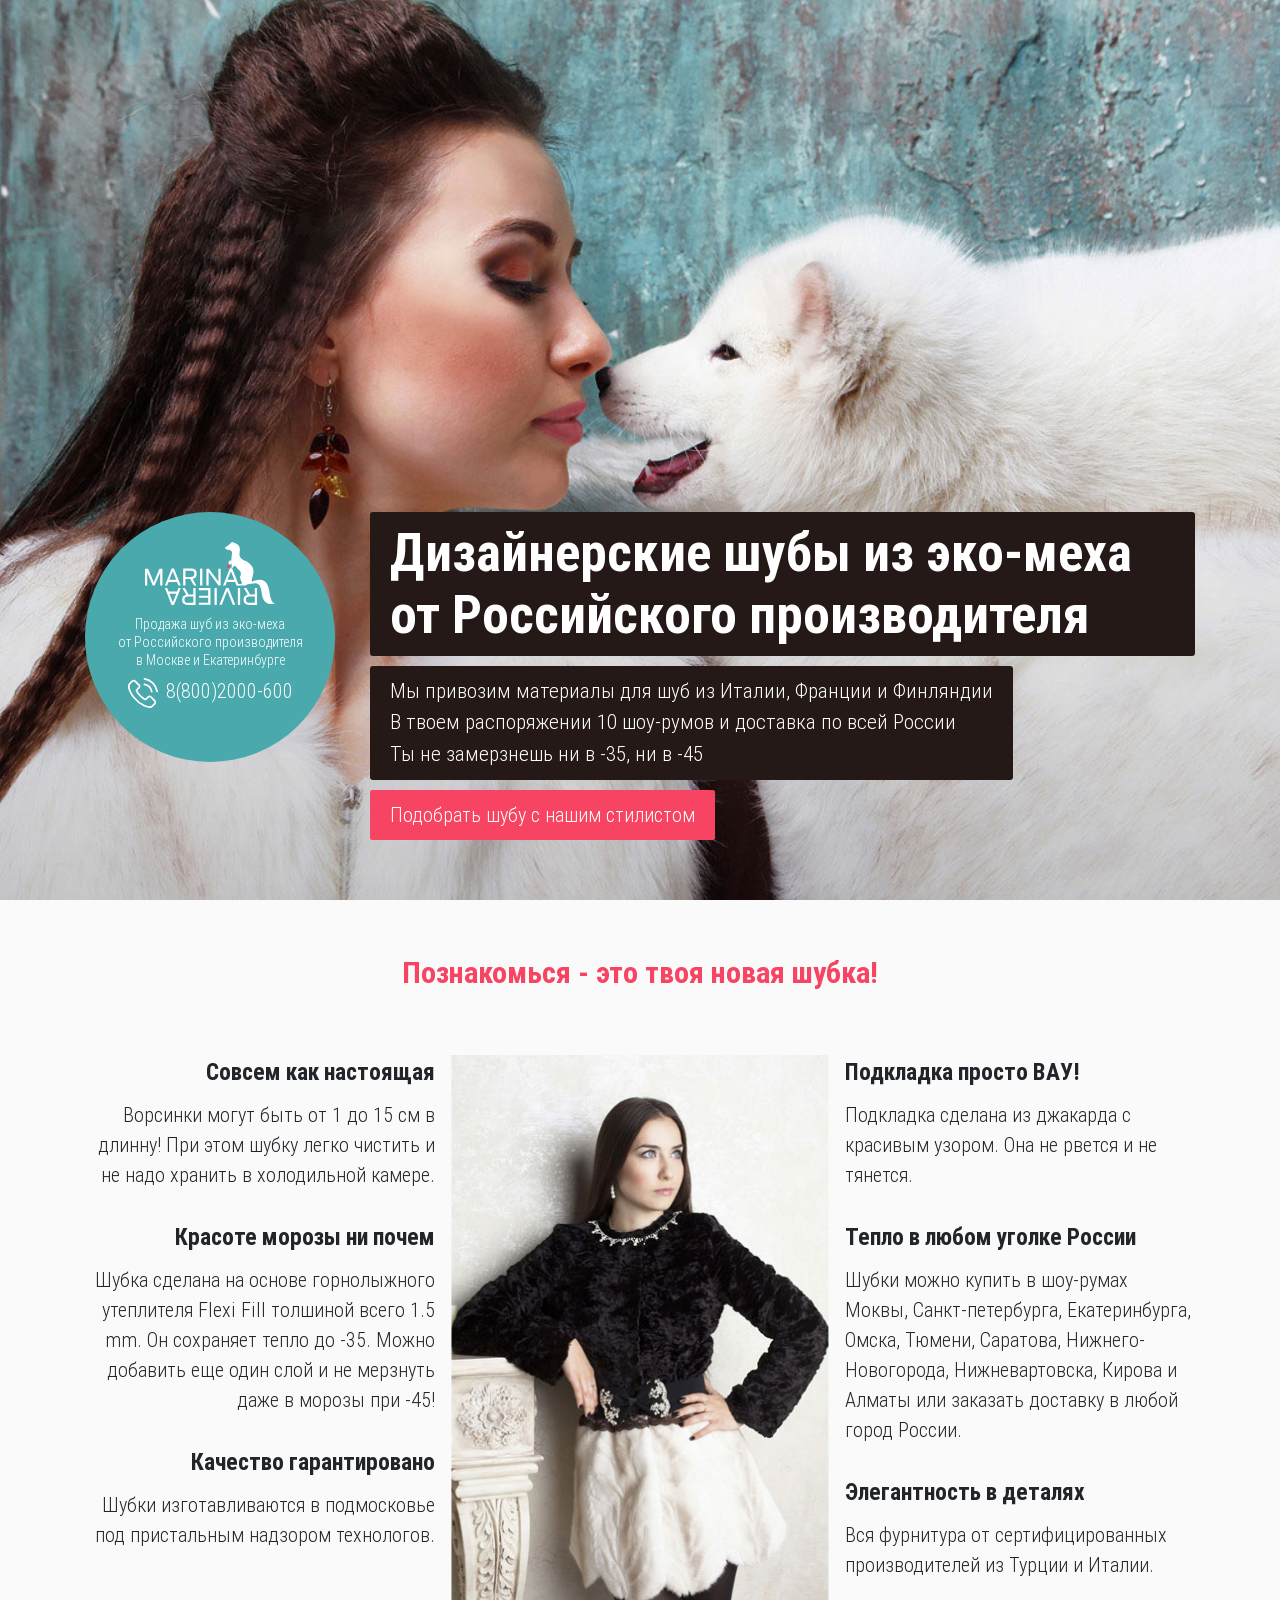
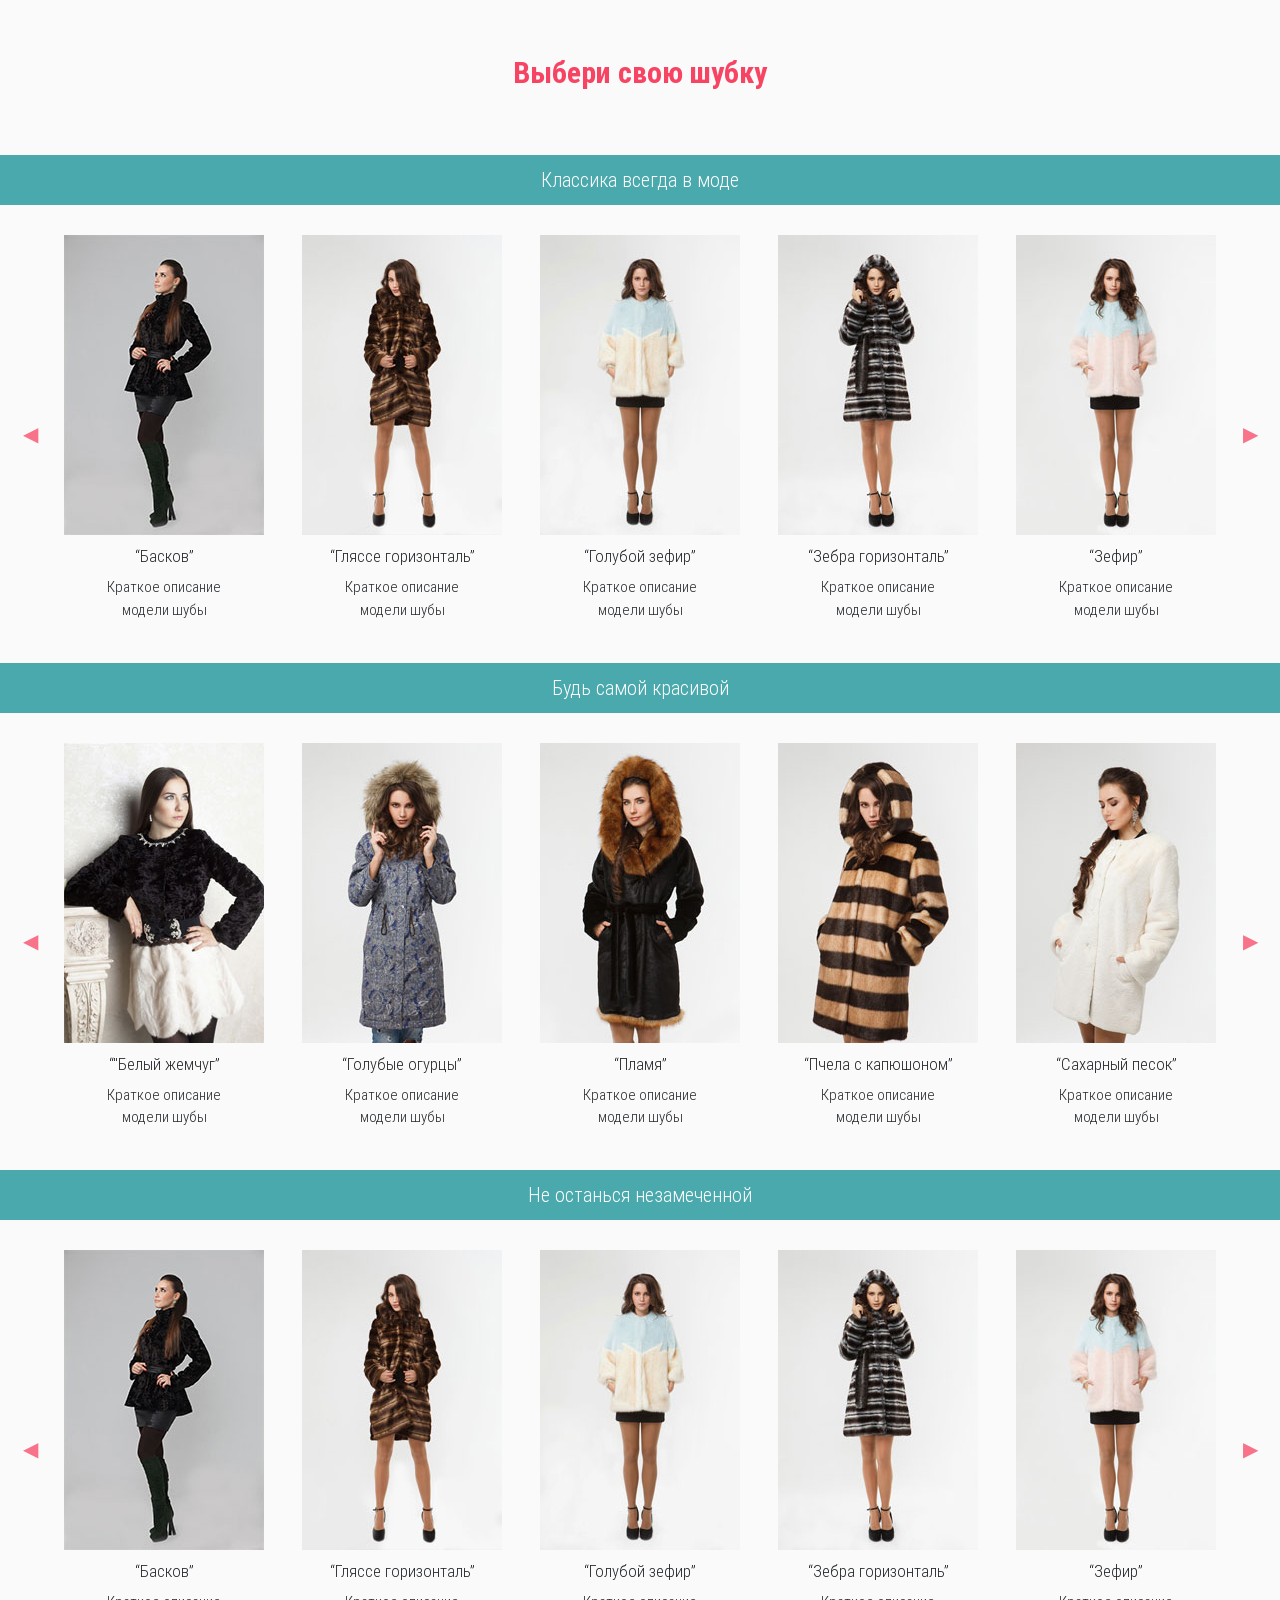
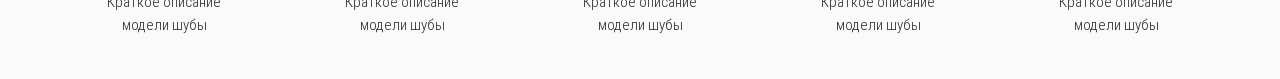
==== index.html @ 02af0d14 "to repo" ====
<!DOCTYPE html>
<html lang="en">
<head>
    <meta charset="UTF-8">
    <title>Шубы из эко-меха</title>
    <meta name="viewport" content="width=device-width, initial-scale=1, shrink-to-fit=no">
    <link rel="stylesheet" href="css/bootstrap-reboot.css">
    <link rel="stylesheet" href="css/bootstrap-grid.css">
    <link rel="stylesheet" href="css/hover.css">
    <link rel="stylesheet" href="css/animate.css">
    <link rel="stylesheet" href="css/slick.css">
    <link rel="stylesheet" href="css/slick-theme.css">
    <link rel="stylesheet" href="css/style.css">
    <link rel="shortcut icon" href="img/favicon.png" type="image/x-icon">
</head>
<body>
    <!--------------------------------------------preloader----------------------------------------------------------->
    <div id="load_screen">
        <div class="preloader-wheel"></div>
    </div>
    <!----------------------------------------------header------------------------------------------------------------>
    <header class="parallax-window" data-parallax="scroll" data-z-index="0" data-position="middle">
        <div class="container">
            <div class="row">
                <div class="col-lg-3 left-block">
                    <div class="ball wow slideInDown" data-wow-delay=".3s" id="ball">
                        <img src="img/main_logo.svg" alt="" class="main-logo">
                        <span class="description">Продажа шуб из эко-меха<br/>от Российского производителя<br/>в Москве и Екатеринбурге</span>
                        <div class="phone">
                            <a href="tel:88002000600" class="hvr-buzz-out" id="telephone">
                                <img src="img/phone.svg" alt="" class="phone-gadget ">
                                <span class="phone-number">8(800)2000-600</span>
                            </a>
                        </div>
                    </div>
                </div>
                <div class="col-lg-9 right-block">
                    <h1 class="title wow slideInDown" data-wow-delay=".2s">Дизайнерские шубы из эко-меха от Российского производителя</h1>
                    <span class="description wow slideInDown" data-wow-delay=".1s">Мы привозим материалы для шуб из Италии, Франции и Финляндии<br/>В твоем распоряжении 10 шоу-румов и доставка по всей России<br/>Ты не замерзнешь ни в -35, ни в -45</span>
                    <button class="button hvr-ripple-out wow slideInDown" data-wow-delay=".0s">Подобрать шубу с нашим стилистом</button>
                </div>
            </div>
        </div>
    </header>
    <!-----------------------------------------------main------------------------------------------------------------->
    <main >
        <div class="container">

            <section class="first">
                <div class="row heading">
                    <div class="col">
                        <h2>Познакомься - это твоя новая шубка!</h2>
                        <br>
                    </div>
                </div>
                <div class="row content">
                    <div class="col align">
                        <section class="item">
                            <h3>Совсем как настоящая</h3>
                            <p>Ворсинки могут быть от 1 до 15 см в длинну! При этом шубку легко чистить и не надо хранить в холодильной камере.</p>
                        </section>
                        <section class="item">
                            <h3>Красоте морозы ни почем</h3>
                            <p>Шубка сделана на основе горнолыжного утеплителя Flexi Fill толшиной всего 1.5 mm. Он сохраняет тепло до -35. Можно добавить еще один слой и не мерзнуть даже в морозы при -45!</p>
                        </section>
                        <section class="item">
                            <h3>Качество гарантировано</h3>
                            <p>Шубки изготавливаются в подмосковье под пристальным надзором технологов.</p>
                        </section>
                    </div>
                    <div class="col pic-wrapper">
                        <img src="img/first_pic.jpg" alt="">
                    </div>
                    <div class="col">
                        <section class="item">
                            <h3>Подкладка просто ВАУ!</h3>
                            <p>Подкладка сделана из джакарда с красивым узором. Она не рвется и не тянется.</p>
                        </section>
                        <section class="item">
                            <h3>Тепло в любом уголке России</h3>
                            <p>Шубки можно купить в шоу-румах Моквы, Санкт-петербурга, Екатеринбурга, Омска, Тюмени, Саратова, Нижнего-Новогорода, Нижневартовска, Кирова и Алматы или заказать доставку в любой город России.</p>
                        </section>
                        <section class="item">
                            <h3>Элегантность в деталях</h3>
                            <p>Вся фурнитура от сертифицированных производителей из Турции и Италии.</p>
                        </section>
                    </div>
                </div>
            </section>

        </div>

        <div class="container">
            <section class="second">
                <div class="row heading">
                    <div class="col">
                        <h2>Выбери свою шубку</h2>
                    </div>
                </div>
            </section>
        </div>

        <span class="line-heading">Классика всегда в моде</span>
        <br>
        <div class="catalog">
            <div class="responsive">
                <div class="item">
                    <img src="img/catalog/classic/01_baskov_prw.jpg" alt="" >
                    <div class="description">
                        <h5>“Басков”</h5>
                        <span>Краткое описание<br> модели шубы <br></span>
                    </div>
                </div>
                <div class="item">
                    <img src="img/catalog/classic/02_glyasse_hor.jpg" alt="" >
                    <div class="description">
                        <h5>“Гляссе горизонталь”</h5>
                        <span>Краткое описание<br> модели шубы <br></span>
                    </div>
                </div>
                <div class="item">
                    <img src="img/catalog/classic/03_goluboy_zefir.jpg" alt="" >
                     <div class="description">
                        <h5>“Голубой зефир”</h5>
                        <span>Краткое описание<br> модели шубы <br></span>
                    </div>
                </div>
                <div class="item">
                    <img src="img/catalog/classic/04_zebra_hor.jpg" alt="" >
                     <div class="description">
                        <h5>“Зебра горизонталь”</h5>
                        <span>Краткое описание<br> модели шубы <br></span>
                    </div>
                </div>
                <div class="item">
                    <img src="img/catalog/classic/05_zephyr.jpg" alt="" >
                     <div class="description">
                        <h5>“Зефир”</h5>
                        <span>Краткое описание<br> модели шубы <br></span>
                    </div>
                </div>
                <div class="item">
                    <img src="img/catalog/classic/06_limonnaya_zebra.jpg" alt="" >
                     <div class="description">
                        <h5>“Лимонная зебра”</h5>
                        <span>Краткое описание<br> модели шубы <br></span>
                    </div>
                </div>
                <div class="item">
                    <img src="img/catalog/classic/07_oreh_hor.jpg" alt="" >
                     <div class="description">
                        <h5>“Орех горизонталь”</h5>
                        <span>Краткое описание<br> модели шубы <br></span>
                    </div>
                </div>
            </div>
        </div>
        <br>

        <span class="line-heading">Будь самой красивой</span>
        <br>
        <div class="catalog">
            <div class="responsive">
                <div class="item">
                    <img src="img/catalog/beauty/01_bely_zhemchug.jpg" alt="" >
                    <div class="description">
                        <h5>“"Белый жемчуг”</h5>
                        <span>Краткое описание<br> модели шубы <br></span>
                    </div>
                </div>
                <div class="item">
                    <img src="img/catalog/beauty/02_golubiey_ogurtsi.jpg" alt="" >
                    <div class="description">
                        <h5>“Голубые огурцы”</h5>
                        <span>Краткое описание<br> модели шубы <br></span>
                    </div>
                </div>
                <div class="item">
                    <img src="img/catalog/beauty/03_plamya.jpg" alt="" >
                    <div class="description">
                        <h5>“Пламя”</h5>
                        <span>Краткое описание<br> модели шубы <br></span>
                    </div>
                </div>
                <div class="item">
                    <img src="img/catalog/beauty/05_pchela.jpg" alt="" >
                    <div class="description">
                        <h5>“Пчела с капюшоном”</h5>
                        <span>Краткое описание<br> модели шубы <br></span>
                    </div>
                </div>
                <div class="item">
                    <img src="img/catalog/beauty/06_saharny_pesok.jpg" alt="" >
                    <div class="description">
                        <h5>“Сахарный песок”</h5>
                        <span>Краткое описание<br> модели шубы <br></span>
                    </div>
                </div>
                <div class="item">
                    <img src="img/catalog/beauty/07_seraya_lisa.jpg" alt="" >
                    <div class="description">
                        <h5>“Серая лиса”</h5>
                        <span>Краткое описание<br> модели шубы <br></span>
                    </div>
                </div>
                <div class="item">
                    <img src="img/catalog/beauty/08_snezhnaya_yubka.jpg" alt="" >
                    <div class="description">
                        <h5>“Снежная юбка”</h5>
                        <span>Краткое описание<br> модели шубы <br></span>
                    </div>
                </div>
            </div>
        </div>
        <br>

        <span class="line-heading">Не останься незамеченной</span>
        <br>
        <div class="catalog">
            <div class="responsive">
                <div class="item">
                    <img src="img/catalog/classic/01_baskov_prw.jpg" alt="" >
                    <div class="description">
                        <h5>“Басков”</h5>
                        <span>Краткое описание<br> модели шубы <br></span>
                    </div>
                </div>
                <div class="item">
                    <img src="img/catalog/classic/02_glyasse_hor.jpg" alt="" >
                    <div class="description">
                        <h5>“Гляссе горизонталь”</h5>
                        <span>Краткое описание<br> модели шубы <br></span>
                    </div>
                </div>
                <div class="item">
                    <img src="img/catalog/classic/03_goluboy_zefir.jpg" alt="" >
                    <div class="description">
                        <h5>“Голубой зефир”</h5>
                        <span>Краткое описание<br> модели шубы <br></span>
                    </div>
                </div>
                <div class="item">
                    <img src="img/catalog/classic/04_zebra_hor.jpg" alt="" >
                    <div class="description">
                        <h5>“Зебра горизонталь”</h5>
                        <span>Краткое описание<br> модели шубы <br></span>
                    </div>
                </div>
                <div class="item">
                    <img src="img/catalog/classic/05_zephyr.jpg" alt="" >
                    <div class="description">
                        <h5>“Зефир”</h5>
                        <span>Краткое описание<br> модели шубы <br></span>
                    </div>
                </div>
                <div class="item">
                    <img src="img/catalog/classic/06_limonnaya_zebra.jpg" alt="" >
                    <div class="description">
                        <h5>“Лимонная зебра”</h5>
                        <span>Краткое описание<br> модели шубы <br></span>
                    </div>
                </div>
                <div class="item">
                    <img src="img/catalog/classic/07_oreh_hor.jpg" alt="" >
                    <div class="description">
                        <h5>“Орех горизонталь”</h5>
                        <span>Краткое описание<br> модели шубы <br></span>
                    </div>
                </div>
            </div>
        </div>
        <br>

    </main>
    <!-----------------------------------------------footer----------------------------------------------------------->
    <footer>
        <div class="container">
            <div class="row">
                <div class="col">
                    <!-- Content here -->
                </div>
            </div>
        </div>
    </footer>
    <!-----------------------------------------------scripts---------------------------------------------------------->
    <script src="js/jquery-3.2.1.min.js"></script>
    <script src="js/parallax.min.js"></script>
    <script src="js/wow.min.js"></script>
    <script src="js/slick.min.js"></script>
    <script src="js/script.js"></script>
</body>
</html>
---- css/style.css ----
@font-face {
    font-family: "Roboto Condensed";
    src: url(../fonts/roboto-condensed.regular.woff);
}
@font-face {
    font-family: "Roboto Condensed Bold";
    src: url(../fonts/roboto-condensed.bold.woff);
}
@font-face {
    font-family: "Roboto Condensed Light";
    src: url(../fonts/roboto-condensed.light.woff);
}
* {
    margin: 0;
    padding: 0;
    box-sizing: border-box;
    -webkit-font-smoothing: antialiased;
    -webkit-text-size-adjust: 100%;
    font-family: 'Roboto Condensed Light', sans-serif;
    font-weight: normal;
    -webkit-tap-highlight-color: rgba(0, 0, 0, 0);
}
h1, h2, h3 strong, b {
    font-family: 'Roboto Condensed', sans-serif;
    font-weight: normal;
}
html, body {
    font-size: 20px;
    background-color: #FAFAFA;
}
.clearfix:after {
    content: "";
    display: table;
    clear: both;
}
.pull-left {
    float: left;
}
.pull-right {
    float: right;
}
.pic-wrapper {
    overflow: hidden;
    position: relative;
    /*border-radius: 3px;*/
}
.pic-wrapper img {
    position: absolute;
    height: 101%;
    top: 50%;
    left: 50%;
    -webkit-transform: translateY(-50%) translateX(-50%);
    -moz-transform: translateY(-50%) translateX(-50%);
    -ms-transform: translateY(-50%) translateX(-50%);
    transform: translateY(-50%) translateX(-50%);
}
.button:focus {
    outline:none;
}
/*---------------------------------------------------header-----------------------------------------------------------*/
header {
    height: 100vh;
    width: 100%;
    position: relative;
}
header .row {
    width: 100%;
}
header, header a {
    color: #fff;
}
header a {
    vertical-align: middle;
    display: inline-block;
}
header a:hover {
    color: inherit;
    text-decoration: none;
}
header::after {
    content: "";
    position: absolute;
    bottom: 0;
    left: 0;
    display: block;
    width: 100%;
    height: 60vh;
    background: linear-gradient(to bottom, rgba(0,1,1,0), rgba(0,1,1,0.2));
    z-index: 0;
}
header span {
    display: inline-block;
}
header .container {
    height: 100vh;
    position: relative;
}
header .row {
    position: absolute;
    bottom: 60px;
    z-index: 1;
}
header .right-block .title {
    font-size: 53px;
    font-family: "Roboto Condensed Bold", sans-serif;
    line-height: normal;
    margin-bottom: 10px;
    /*text-shadow: 0 0 70px #222222;*/
    background: #241916;
    padding: 10px 20px;
    border-radius: 3px;
}
header .right-block .description {
    margin-bottom: 10px;
    font-size: 21px;
    background: #241916;
    padding: 10px 20px;
    border-radius: 3px;
}
header .right-block button {
    padding: 10px 20px;
    background-color: #f74463;
    color: #fff;
    border: none;
    cursor: pointer;
    border-radius: 3px;
}
header .left-block .ball {
    text-align: center;
    width: 250px;
    height: 250px;
    border-radius: 160px;
    background-color: #4aa9ad;
    padding: 30px;
}
header .left-block img.main-logo {
    width: 130px;
    height: auto;
}
header .left-block .description {
    font-size: 14px;
    line-height: 18px;
    margin: 10px 0 6px;
}
header .left-block img.phone-gadget {
    width: 30px;
    height: auto;
    margin-right: 3px;
}
.phone-buzz {
    -webkit-animation-name: hvr-buzz;
    animation-name: hvr-buzz;
    -webkit-animation-duration: 0.15s;
    animation-duration: 0.15s;
    -webkit-animation-timing-function: linear;
    animation-timing-function: linear;
    -webkit-animation-iteration-count: infinite;
    animation-iteration-count: infinite;
}
/*---------------------------------------------------main-------------------------------------------------------------*/
main .heading h2{
    color: #f74463;
    text-align: center;
    font-family: "Roboto Condensed Bold", sans-serif;
    padding: 20px;
}
h3 {
    font-family: "Roboto Condensed Bold", sans-serif;
}
h5 {
    margin-bottom: 0.3rem;
}
section {
    margin: 30px 0;
}
section.item {
    margin-top: 0;
    margin-bottom: 30px;
}
section.item:last-child {
    margin-bottom: 0;
}
main .line-heading {
    color: #fff;
    padding: 10px 0;
    background-color: #4aa9ad;
    display: block;
    text-align: center;
}
.align {
    text-align: right;
}
.catalog {
    width: calc(100% - 90px);
    margin: auto;
}
.catalog *:focus {
    outline: none;
}
.slick-next:before {
    content: '▶';
    color: #f74463;
}
.slick-prev:before {
    content: '◀';
    color: #f74463;
}
.catalog .item img{
    margin: auto;
}
.catalog .item .description {
    text-align: center;
    margin: 10px 20px;
}
.catalog .item .description span {
    font-size: 15px;
    display: inline-block;
    line-height: inherit;
}
/*---------------------------------------------------footer-----------------------------------------------------------*/
/*-----------------------------------------------------hvr-------------------------------------------------------------*/
.hvr-ripple-out:before {
    border: #f74463 solid 6px;
    border-radius: 3px;
}
/*-------------------------------------------------preloader----------------------------------------------------------*/
div#load_screen{
    background: #fff;
    opacity: 1;
    position: fixed;
    overflow: hidden;
    z-index:10;
    width: 100%;
    height: 100%;
    transition-property: opacity;
    transition-duration: .7s;
}
div#load_screen .preloader-wheel {
    position: absolute;
    width: 49px;
    height: 49px;
    margin: auto;
    top: 0; left: 0; right: 0; bottom: 0;
    border: 1px solid #212529;
    border-radius: 50%;
    border-left-color: transparent;
    border-right-color: transparent;
    animation: cssload-spin 575ms infinite linear;
    -o-animation: cssload-spin 575ms infinite linear;
    -ms-animation: cssload-spin 575ms infinite linear;
    -webkit-animation: cssload-spin 575ms infinite linear;
    -moz-animation: cssload-spin 575ms infinite linear;
}
@keyframes cssload-spin {
    100%{ transform: rotate(360deg); transform: rotate(360deg); }
}

@-o-keyframes cssload-spin {
    100%{ -o-transform: rotate(360deg); transform: rotate(360deg); }
}

@-ms-keyframes cssload-spin {
    100%{ -ms-transform: rotate(360deg); transform: rotate(360deg); }
}

@-webkit-keyframes cssload-spin {
    100%{ -webkit-transform: rotate(360deg); transform: rotate(360deg); }
}

@-moz-keyframes cssload-spin {
    100%{ -moz-transform: rotate(360deg); transform: rotate(360deg); }
}
/*---------------------------------------------------media-queries----------------------------------------------------*/

@media (max-width: 575px) {

}

@media (min-width: 576px) and (max-width: 767px) {

}

@media (min-width: 768px) and (max-width: 991px) {

}

@media (min-width: 992px) and (max-width: 1199px) {

}

@media (min-width: 1200px) {

}
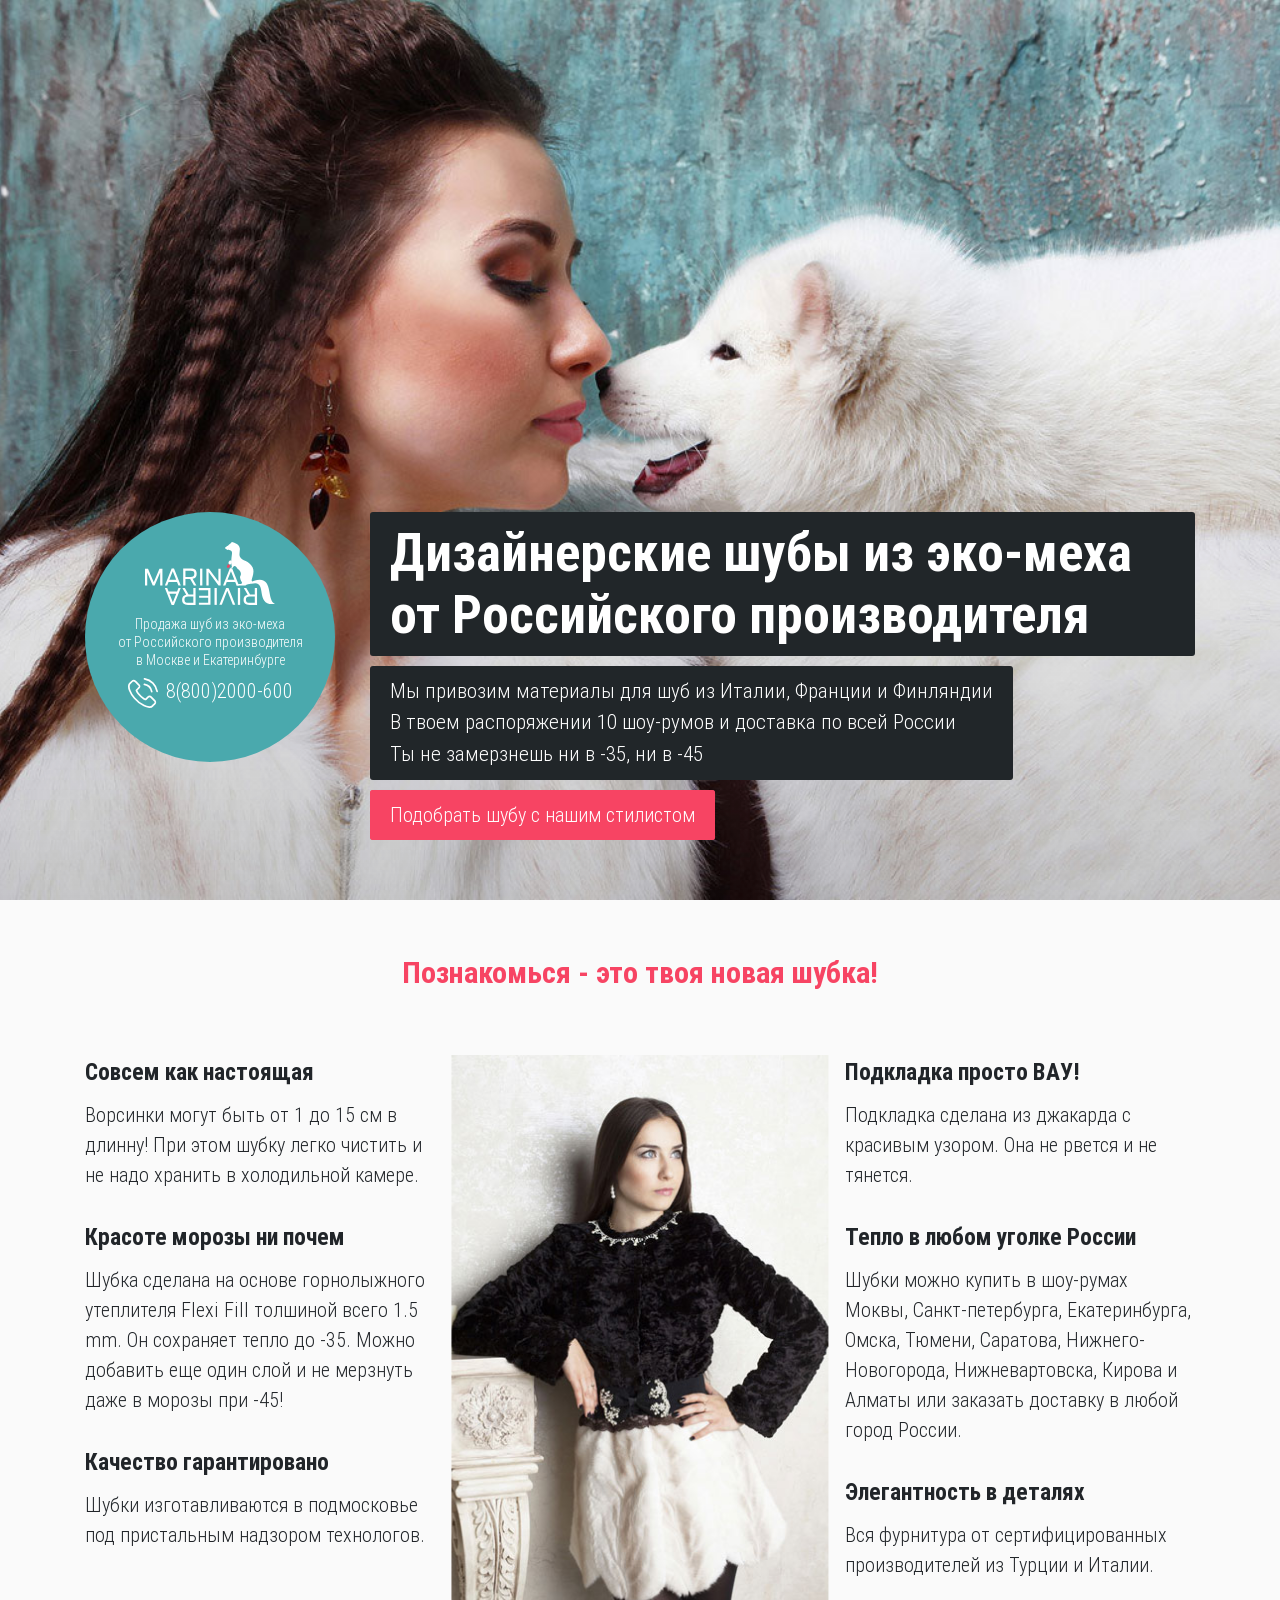
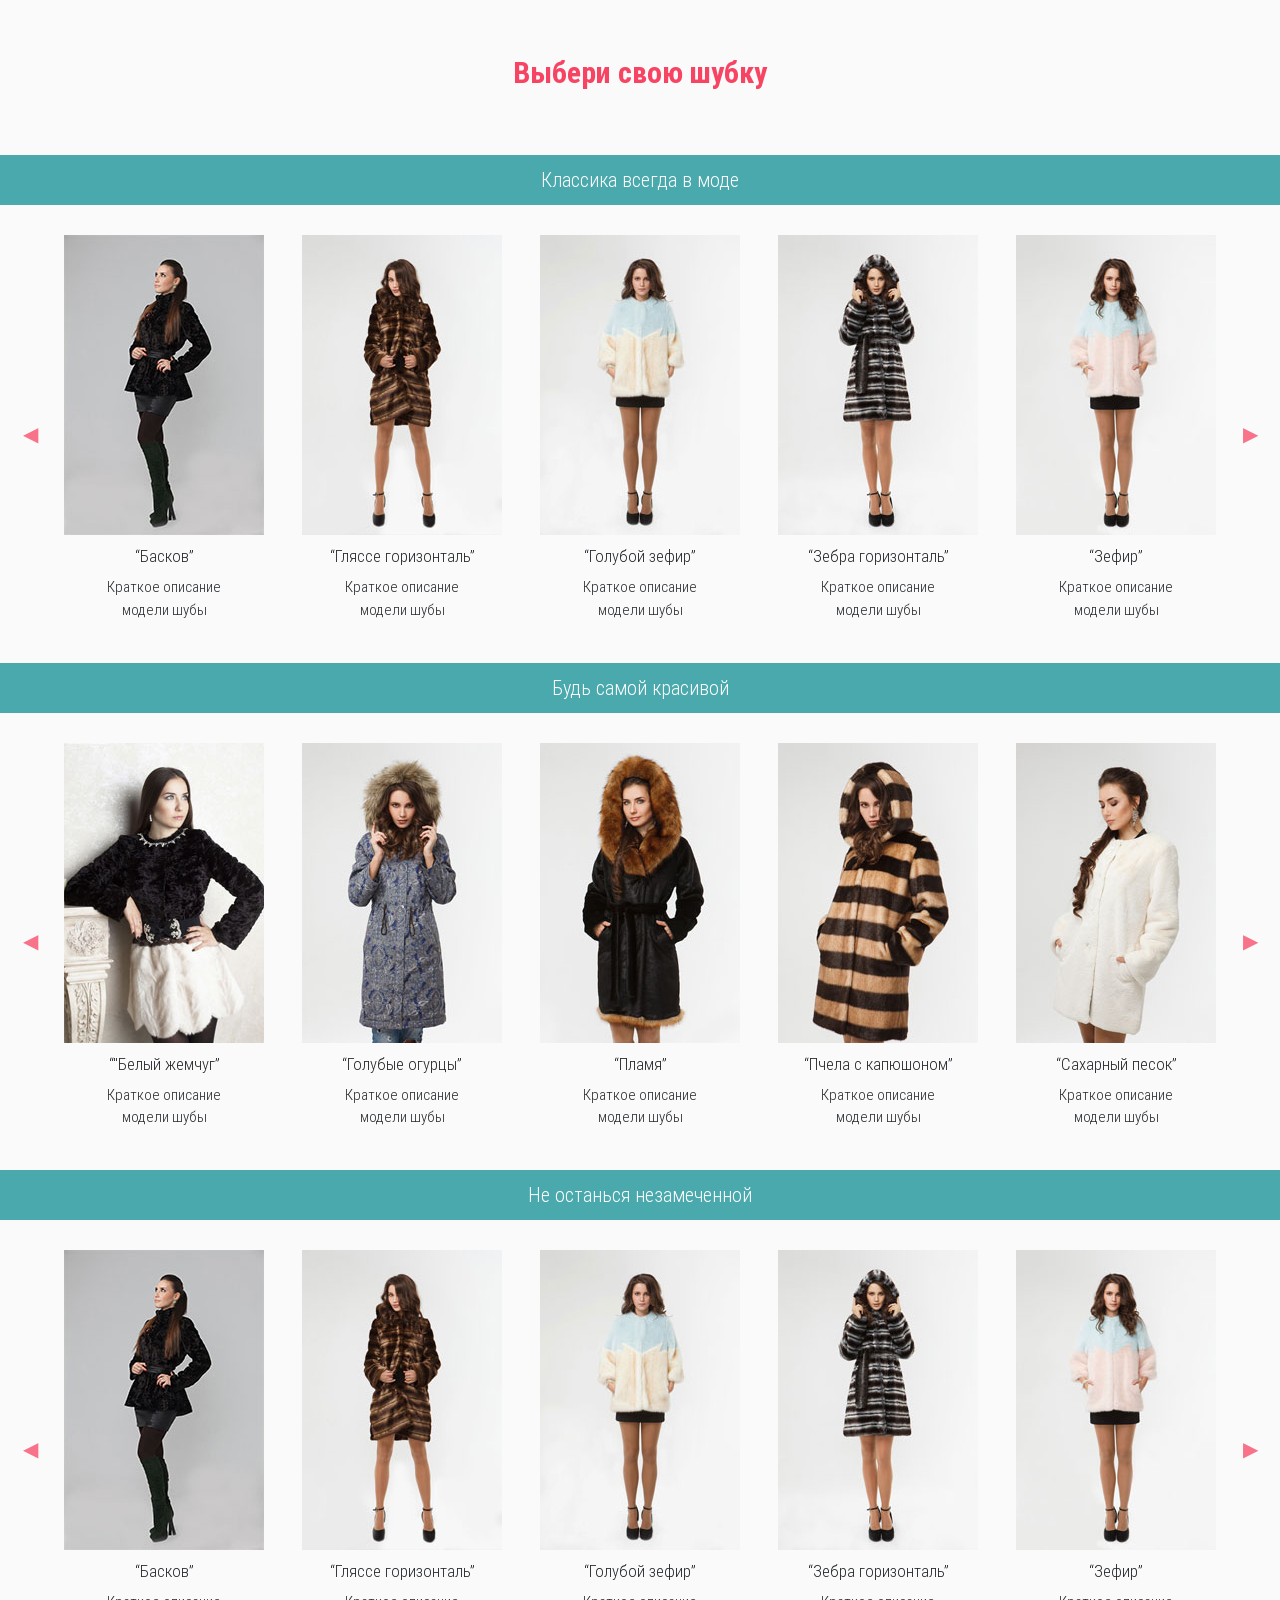
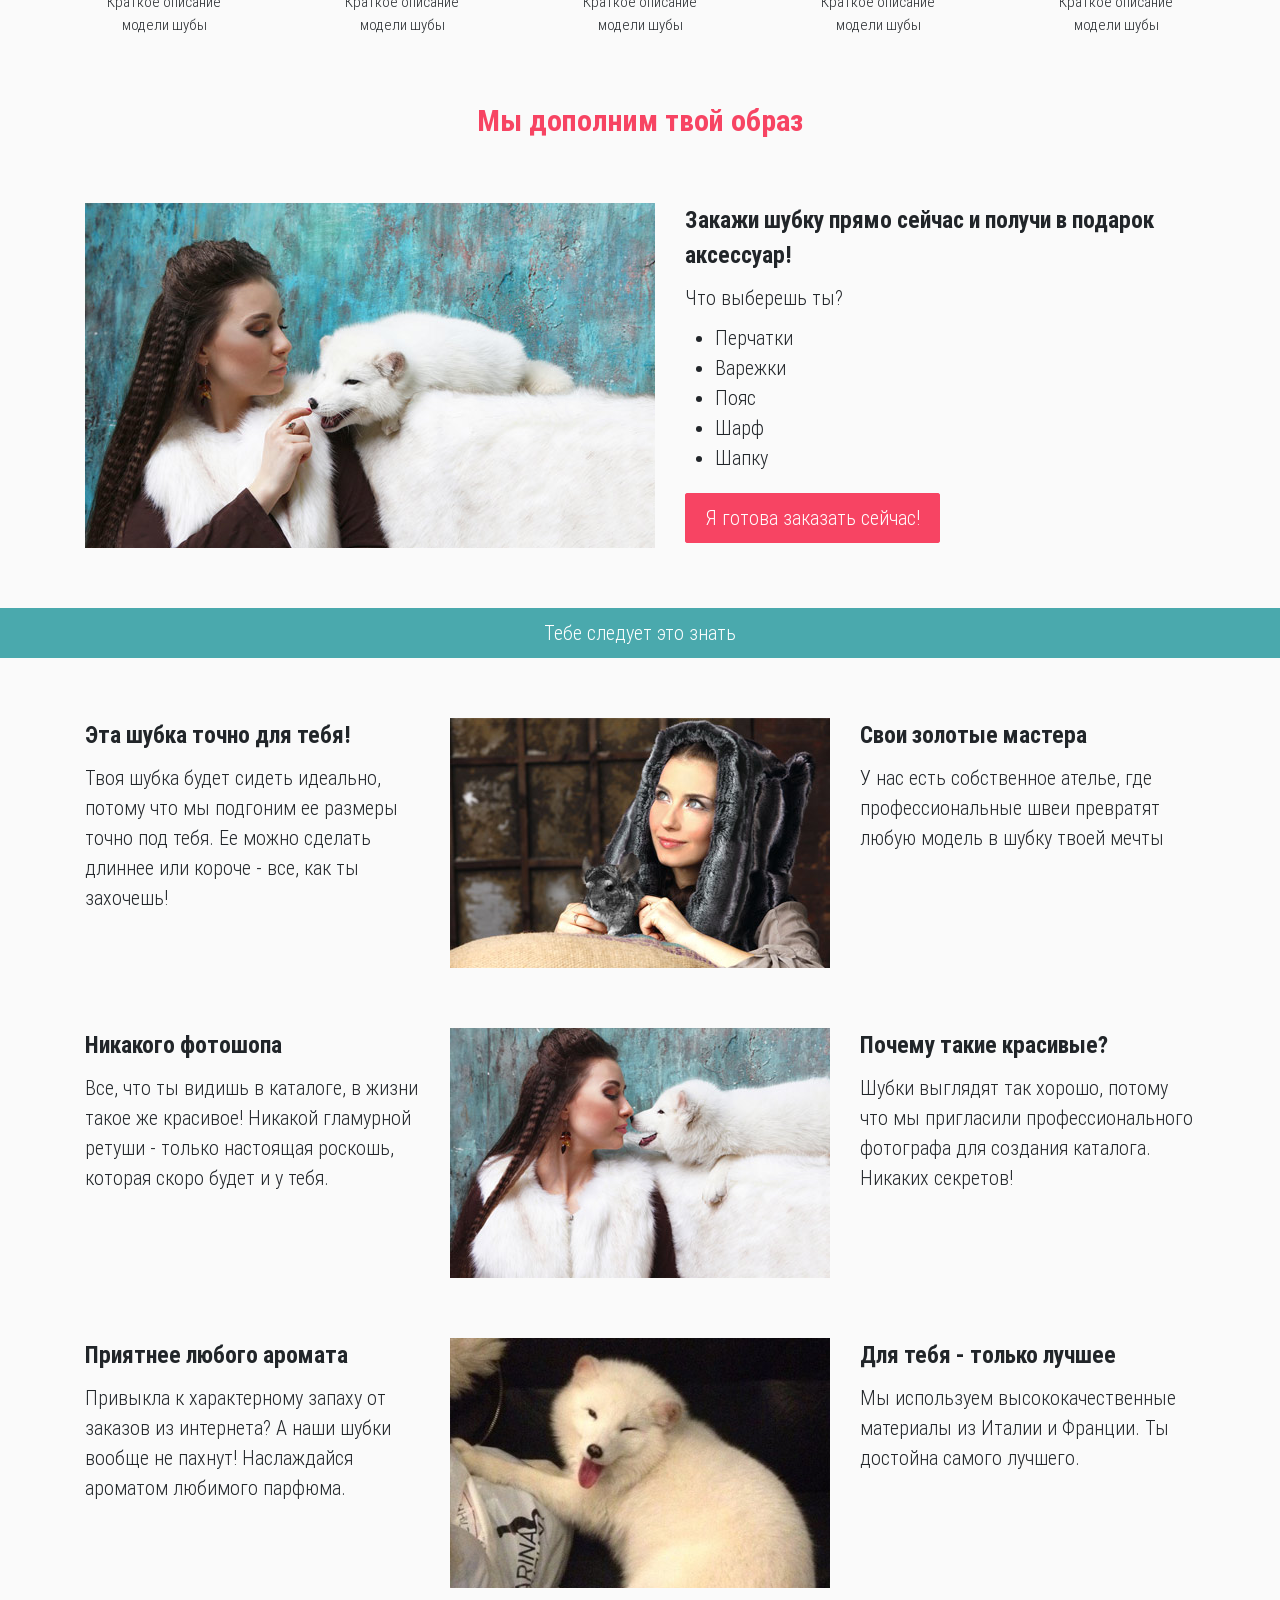
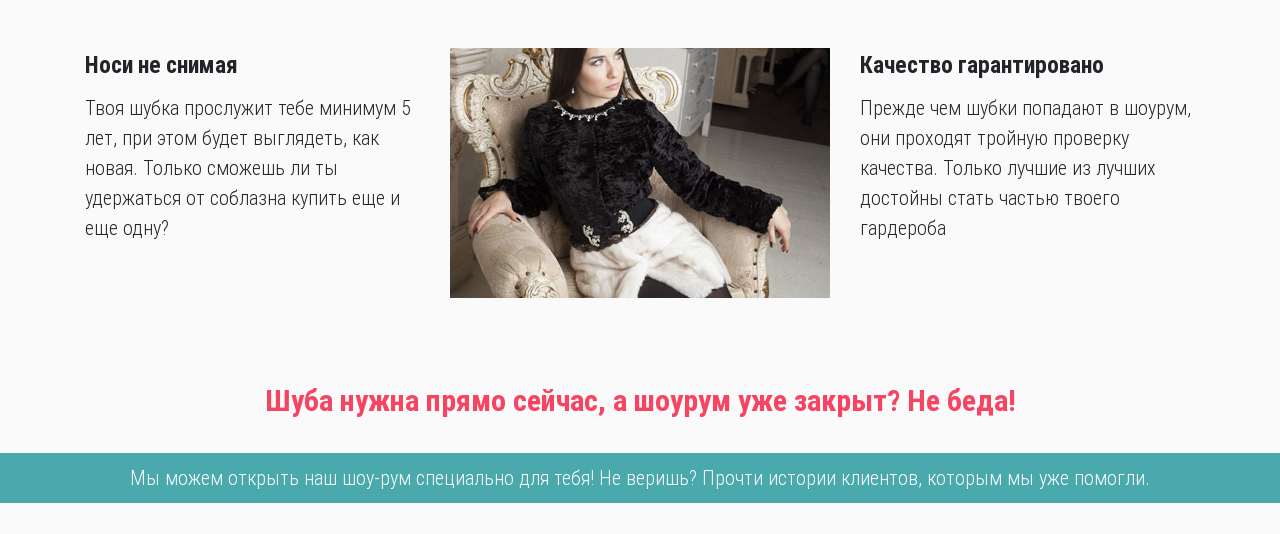
==== commit 7ccfcccd: "fancybox + small verstka" ====
--- a/index.html
+++ b/index.html
@@ -10,6 +10,7 @@
     <link rel="stylesheet" href="css/animate.css">
     <link rel="stylesheet" href="css/slick.css">
     <link rel="stylesheet" href="css/slick-theme.css">
+    <link rel="stylesheet" href="css/jquery.fancybox.min.css">
     <link rel="stylesheet" href="css/style.css">
     <link rel="shortcut icon" href="img/favicon.png" type="image/x-icon">
 </head>
@@ -37,7 +38,7 @@
                 <div class="col-lg-9 right-block">
                     <h1 class="title wow slideInDown" data-wow-delay=".2s">Дизайнерские шубы из эко-меха от Российского производителя</h1>
                     <span class="description wow slideInDown" data-wow-delay=".1s">Мы привозим материалы для шуб из Италии, Франции и Финляндии<br/>В твоем распоряжении 10 шоу-румов и доставка по всей России<br/>Ты не замерзнешь ни в -35, ни в -45</span>
-                    <button class="button hvr-ripple-out wow slideInDown" data-wow-delay=".0s">Подобрать шубу с нашим стилистом</button>
+                    <a class="button hvr-ripple-out wow slideInDown" data-wow-delay=".0s">Подобрать шубу с нашим стилистом</a>
                 </div>
             </div>
         </div>
@@ -104,20 +105,30 @@
         <br>
         <div class="catalog">
             <div class="responsive">
-                <div class="item">
-                    <img src="img/catalog/classic/01_baskov_prw.jpg" alt="" >
+
+                <div class="item">
+                    <a href="img/catalog/classic/01_baskov2.jpg" data-fancybox="baskov" data-type="image" data-caption="<h2>“Басков”</h2>Краткое описание модели шубы<br>Размер: 43<br>Цвет: Черный<br>Цена: 15000р</p><a class='button hvr-ripple-out'>Добавить в корзину</button>">
+                        <img src="img/catalog/classic/01_baskov_prw.jpg" alt="" />
+                    </a>
+                    <a href="img/catalog/classic/01_baskov1.jpg" data-fancybox="baskov" data-type="image" data-caption="<h2>“Басков”</h2>Краткое описание модели шубы<br>Размер: 43<br>Цвет: Черный<br>Цена: 15000р</p><a class='button hvr-ripple-out'>Добавить в корзину</button>"></a>
                     <div class="description">
                         <h5>“Басков”</h5>
                         <span>Краткое описание<br> модели шубы <br></span>
                     </div>
                 </div>
-                <div class="item">
-                    <img src="img/catalog/classic/02_glyasse_hor.jpg" alt="" >
+
+                <div class="item">
+                    <a href="img/catalog/classic/02_glyasse_hor2.jpg" data-fancybox="glyasse-hor" data-type="image" data-caption="<h2>“Гляссе горизонталь”</h2>Краткое описание модели шубы<br>Размер: 43<br>Цвет: Черный<br>Цена: 15000р</p><a class='button hvr-ripple-out'>Добавить в корзину</button>">
+                        <img src="img/catalog/classic/02_glyasse_hor.jpg" alt="" />
+                    </a>
+                    <a href="img/catalog/classic/02_glyasse_hor3.jpg" data-fancybox="glyasse-hor" data-type="image" data-caption="<h2>“Гляссе горизонталь”</h2>Краткое описание модели шубы<br>Размер: 43<br>Цвет: Черный<br>Цена: 15000р</p><a class='button hvr-ripple-out'>Добавить в корзину</button>"></a>
+                    <a href="img/catalog/classic/02_glyasse_hor1.jpg" data-fancybox="glyasse-hor" data-type="image" data-caption="<h2>“Гляссе горизонталь”</h2>Краткое описание модели шубы<br>Размер: 43<br>Цвет: Черный<br>Цена: 15000р</p><a class='button hvr-ripple-out'>Добавить в корзину</button>"></a>
                     <div class="description">
                         <h5>“Гляссе горизонталь”</h5>
                         <span>Краткое описание<br> модели шубы <br></span>
                     </div>
                 </div>
+
                 <div class="item">
                     <img src="img/catalog/classic/03_goluboy_zefir.jpg" alt="" >
                      <div class="description">
@@ -125,6 +136,7 @@
                         <span>Краткое описание<br> модели шубы <br></span>
                     </div>
                 </div>
+
                 <div class="item">
                     <img src="img/catalog/classic/04_zebra_hor.jpg" alt="" >
                      <div class="description">
@@ -132,6 +144,7 @@
                         <span>Краткое описание<br> модели шубы <br></span>
                     </div>
                 </div>
+
                 <div class="item">
                     <img src="img/catalog/classic/05_zephyr.jpg" alt="" >
                      <div class="description">
@@ -139,6 +152,7 @@
                         <span>Краткое описание<br> модели шубы <br></span>
                     </div>
                 </div>
+
                 <div class="item">
                     <img src="img/catalog/classic/06_limonnaya_zebra.jpg" alt="" >
                      <div class="description">
@@ -146,6 +160,7 @@
                         <span>Краткое описание<br> модели шубы <br></span>
                     </div>
                 </div>
+
                 <div class="item">
                     <img src="img/catalog/classic/07_oreh_hor.jpg" alt="" >
                      <div class="description">
@@ -153,6 +168,7 @@
                         <span>Краткое описание<br> модели шубы <br></span>
                     </div>
                 </div>
+
             </div>
         </div>
         <br>
@@ -269,6 +285,148 @@
                 </div>
             </div>
         </div>
+        <br>
+
+
+        <div class="container">
+            <div class="row heading">
+                <div class="col">
+                    <h2>Мы дополним твой образ</h2>
+                    <br>
+                </div>
+            </div>
+        </div>
+
+        <div class="black-stripe">
+            <div class="container mlo">
+                <div class="row content">
+                    <div class="col">
+                        <section class="item">
+                            <img src="img/second_pic.jpg" alt="">
+                        </section>
+                    </div>
+                    <div class="col">
+                        <section class="item">
+                            <h3>Закажи шубку прямо сейчас и получи в подарок аксессуар!</h3>
+                            <h4>Что выберешь ты?</h4>
+                            <ul class="list">
+                                <li>Перчатки</li>
+                                <li>Варежки</li>
+                                <li>Пояс</li>
+                                <li>Шарф</li>
+                                <li>Шапку</li>
+                            </ul>
+                            <a class="button hvr-ripple-out" data-wow-delay=".0s">Я готова заказать сейчас!</a>
+                        </section>
+                    </div>
+                </div>
+            </div>
+        </div>
+
+        <span class="line-heading">Тебе следует это знать</span>
+        <br>
+
+        <div class="container">
+            <section class="first">
+                <div class="row content mlo">
+                    <div class="col">
+                        <section class="item align">
+                            <h3>Эта шубка точно для тебя!</h3>
+                            <p>Твоя шубка будет сидеть идеально, потому что мы подгоним ее размеры точно под тебя. Ее можно сделать длиннее или короче - все, как ты захочешь!</p>
+                        </section>
+                    </div>
+                    <div class="col">
+                        <section class="item">
+                            <img src="img/third_pic.jpg" alt="">
+                        </section>
+                    </div>
+                    <div class="col">
+                        <section class="item">
+                            <section class="item">
+                                <h3>Свои золотые мастера</h3>
+                                <p>У нас есть собственное ателье, где профессиональные швеи превратят любую модель в шубку твоей мечты</p>
+                            </section>
+                        </section>
+                    </div>
+                </div>
+
+                <div class="row content mlo">
+                    <div class="col">
+                        <section class="item align">
+                            <h3>Никакого фотошопа</h3>
+                            <p>Все, что ты видишь в каталоге, в жизни такое же красивое! Никакой гламурной ретуши - только настоящая роскошь, которая скоро будет и у тебя.</p>
+                        </section>
+                    </div>
+                    <div class="col">
+                        <section class="item">
+                            <img src="img/fifth_pic.jpg" alt="">
+                        </section>
+                    </div>
+                    <div class="col">
+                        <section class="item">
+                            <section class="item">
+                                <h3>Почему такие красивые?</h3>
+                                <p>Шубки выглядят так хорошо, потому что мы пригласили профессионального фотографа для создания каталога. Никаких секретов!</p>
+                            </section>
+                        </section>
+                    </div>
+                </div>
+
+                <div class="row content mlo">
+                    <div class="col">
+                        <section class="item align">
+                            <h3>Приятнее любого аромата</h3>
+                            <p>Привыкла к характерному запаху от заказов из интернета? А наши шубки вообще не пахнут! Наслаждайся ароматом любимого парфюма.</p>
+                        </section>
+                    </div>
+                    <div class="col">
+                        <section class="item">
+                            <img src="img/fourth_pic.jpg" alt="">
+                        </section>
+                    </div>
+                    <div class="col">
+                        <section class="item">
+                            <section class="item">
+                                <h3>Для тебя - только лучшее</h3>
+                                <p>Мы используем высококачественные материалы из Италии и Франции. Ты достойна самого лучшего.</p>
+                            </section>
+                        </section>
+                    </div>
+                </div>
+
+                <div class="row content mlo">
+                    <div class="col">
+                        <section class="item align">
+                            <h3>Носи не снимая</h3>
+                            <p>Твоя шубка прослужит тебе минимум 5 лет, при этом будет выглядеть, как новая. Только сможешь ли ты удержаться от соблазна купить еще и еще одну?</p>
+                        </section>
+                    </div>
+                    <div class="col">
+                        <section class="item">
+                            <img src="img/sixth_pic.jpg" alt="">
+                        </section>
+                    </div>
+                    <div class="col">
+                        <section class="item">
+                            <section class="item">
+                                <h3>Качество гарантировано</h3>
+                                <p>Прежде чем шубки попадают в шоурум, они проходят тройную проверку качества. Только лучшие из лучших достойны стать частью твоего гардероба</p>
+                            </section>
+                        </section>
+                    </div>
+                </div>
+
+            </section>
+        </div>
+
+        <div class="container">
+            <div class="row heading">
+                <div class="col">
+                    <h2>Шуба нужна прямо сейчас, а шоурум уже закрыт? Не беда!</h2>
+                </div>
+            </div>
+        </div>
+        <span class="line-heading">Мы можем открыть наш шоу-рум специально для тебя! Не веришь? Прочти истории клиентов, которым мы уже помогли.</span>
         <br>
 
     </main>
@@ -287,6 +445,7 @@
     <script src="js/parallax.min.js"></script>
     <script src="js/wow.min.js"></script>
     <script src="js/slick.min.js"></script>
+    <script src="js/jquery.fancybox.min.js"></script>
     <script src="js/script.js"></script>
 </body>
 </html>
--- a/css/style.css
+++ b/css/style.css
@@ -54,8 +54,17 @@
     -ms-transform: translateY(-50%) translateX(-50%);
     transform: translateY(-50%) translateX(-50%);
 }
-.button:focus {
-    outline:none;
+.button:focus, button.fancybox-button {
+    outline:none!important;
+}
+.fancybox-caption {
+    border-top: 0;
+}
+.list {
+    margin-left: 30px;
+}
+.mlo {
+    margin-bottom: 60px;
 }
 /*---------------------------------------------------header-----------------------------------------------------------*/
 header {
@@ -106,24 +115,25 @@
     line-height: normal;
     margin-bottom: 10px;
     /*text-shadow: 0 0 70px #222222;*/
-    background: #241916;
+    background: #212629;
     padding: 10px 20px;
     border-radius: 3px;
 }
 header .right-block .description {
     margin-bottom: 10px;
     font-size: 21px;
-    background: #241916;
+    background: #212629;
     padding: 10px 20px;
     border-radius: 3px;
 }
-header .right-block button {
+header .right-block button, a.button {
     padding: 10px 20px;
     background-color: #f74463;
-    color: #fff;
+    color: #fff!important;
     border: none;
     cursor: pointer;
     border-radius: 3px;
+    display: inline-block;
 }
 header .left-block .ball {
     text-align: center;
@@ -187,9 +197,9 @@
     display: block;
     text-align: center;
 }
-.align {
-    text-align: right;
-}
+/*.align {*/
+    /*text-align: right;*/
+/*}*/
 .catalog {
     width: calc(100% - 90px);
     margin: auto;
@@ -205,8 +215,12 @@
     content: '◀';
     color: #f74463;
 }
+.catalog .item {
+    text-align: center;
+}
 .catalog .item img{
     margin: auto;
+    display: inline-block;
 }
 .catalog .item .description {
     text-align: center;
@@ -217,6 +231,11 @@
     display: inline-block;
     line-height: inherit;
 }
+/*.black-stripe {*/
+    /*background: #212629;*/
+    /*padding: 50px 0;*/
+    /*color: #fff;*/
+/*}*/
 /*---------------------------------------------------footer-----------------------------------------------------------*/
 /*-----------------------------------------------------hvr-------------------------------------------------------------*/
 .hvr-ripple-out:before {
